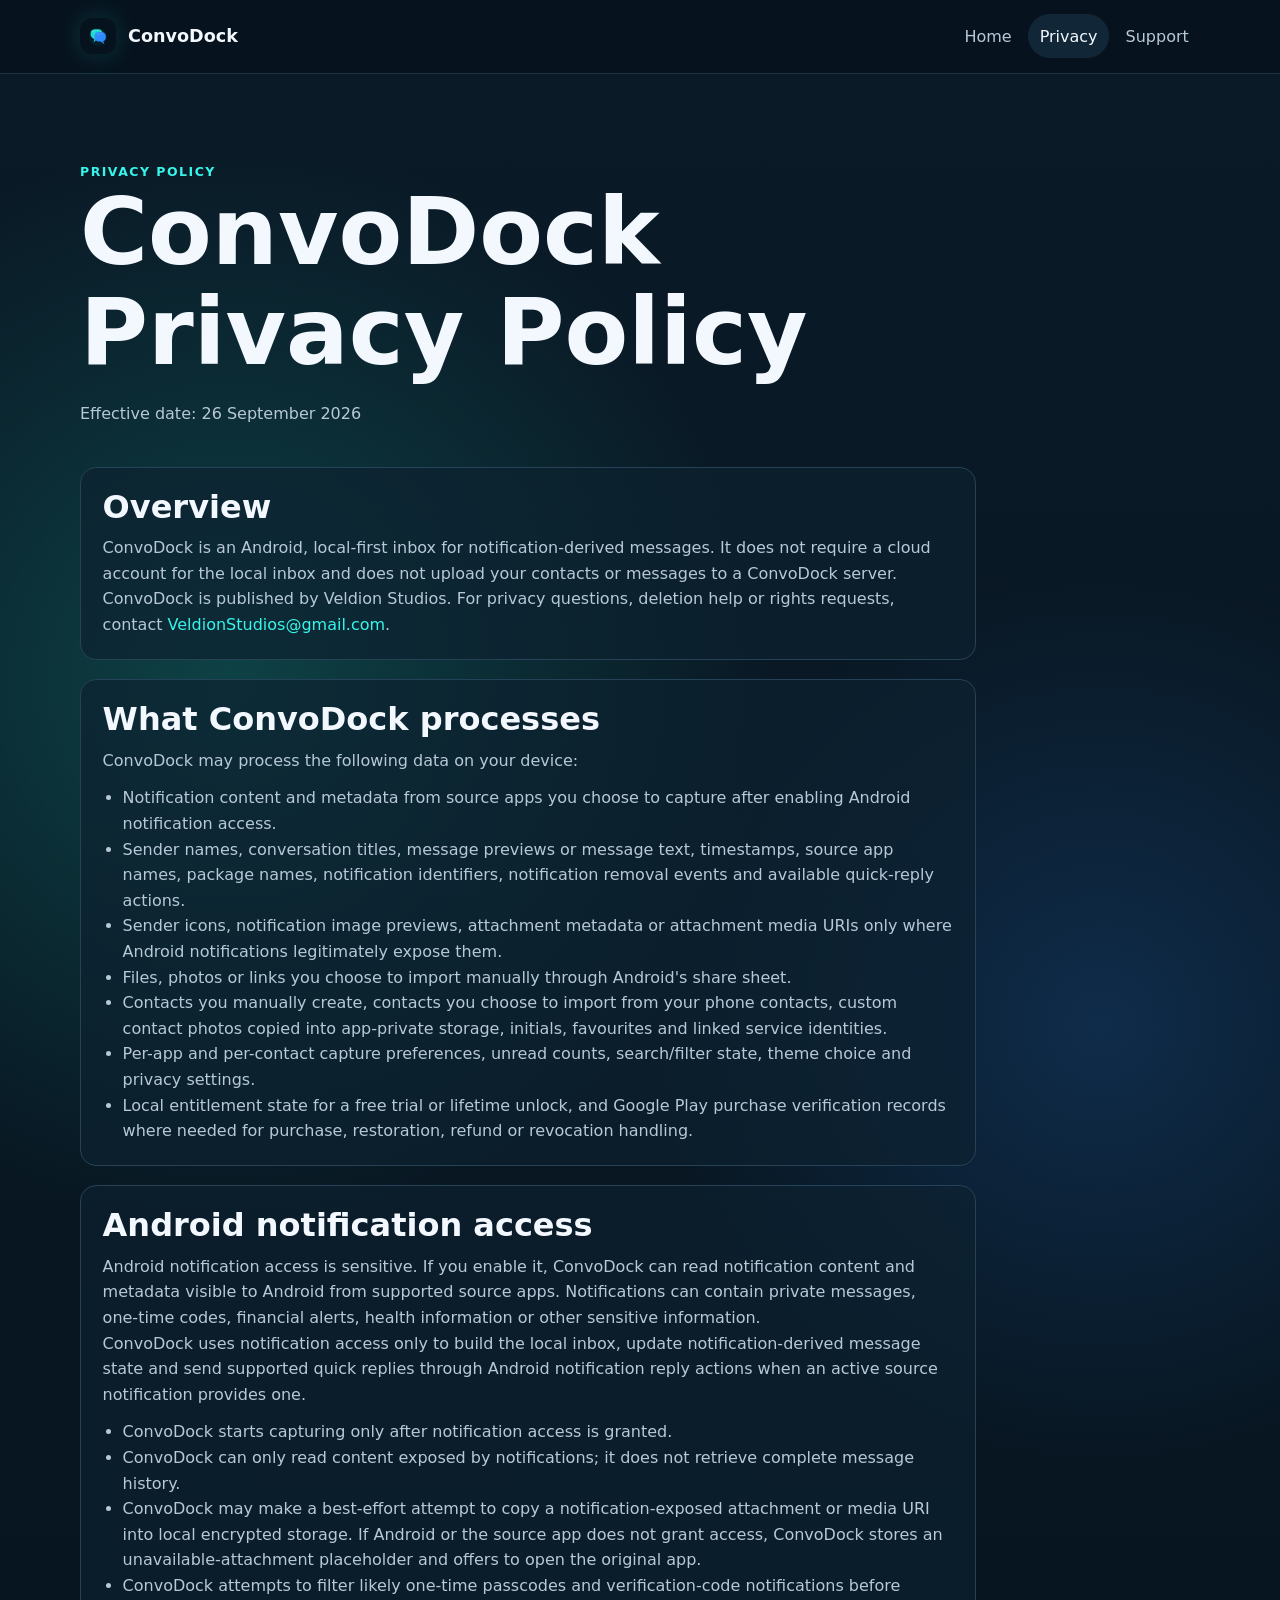
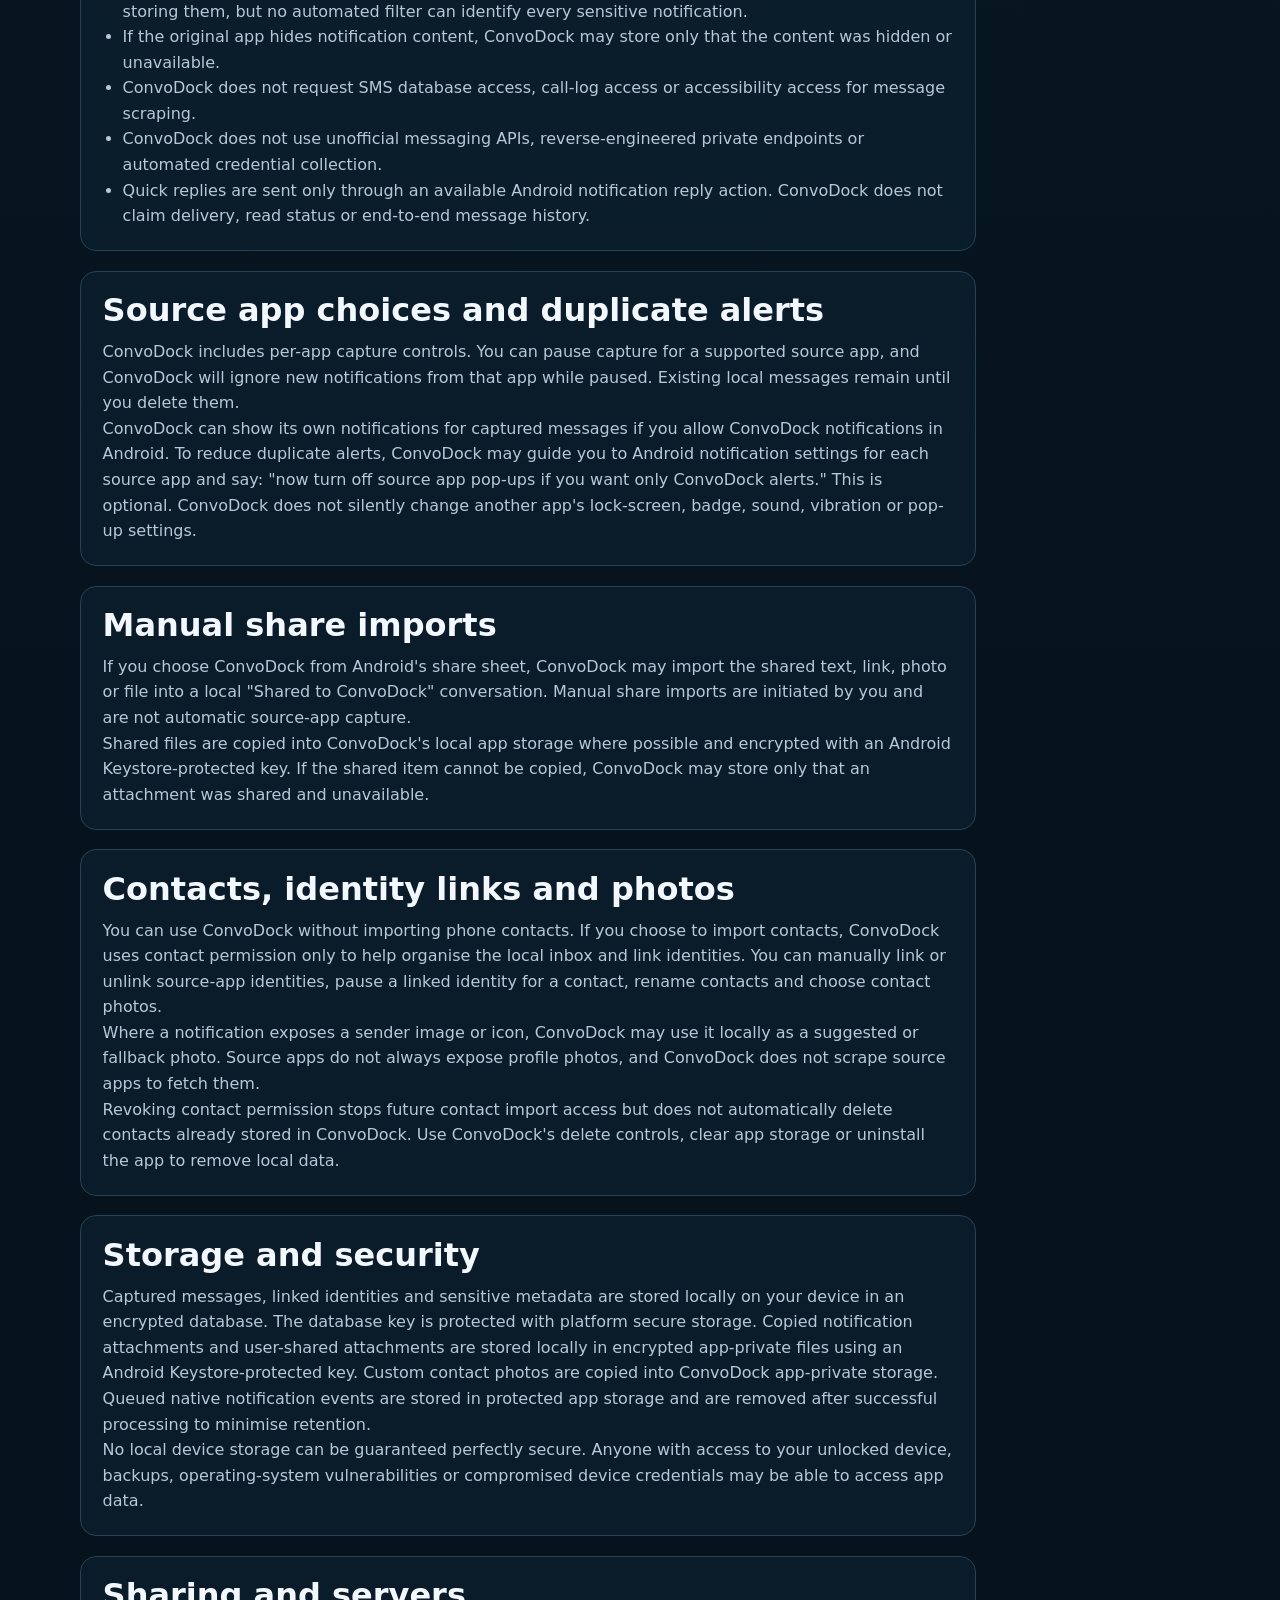
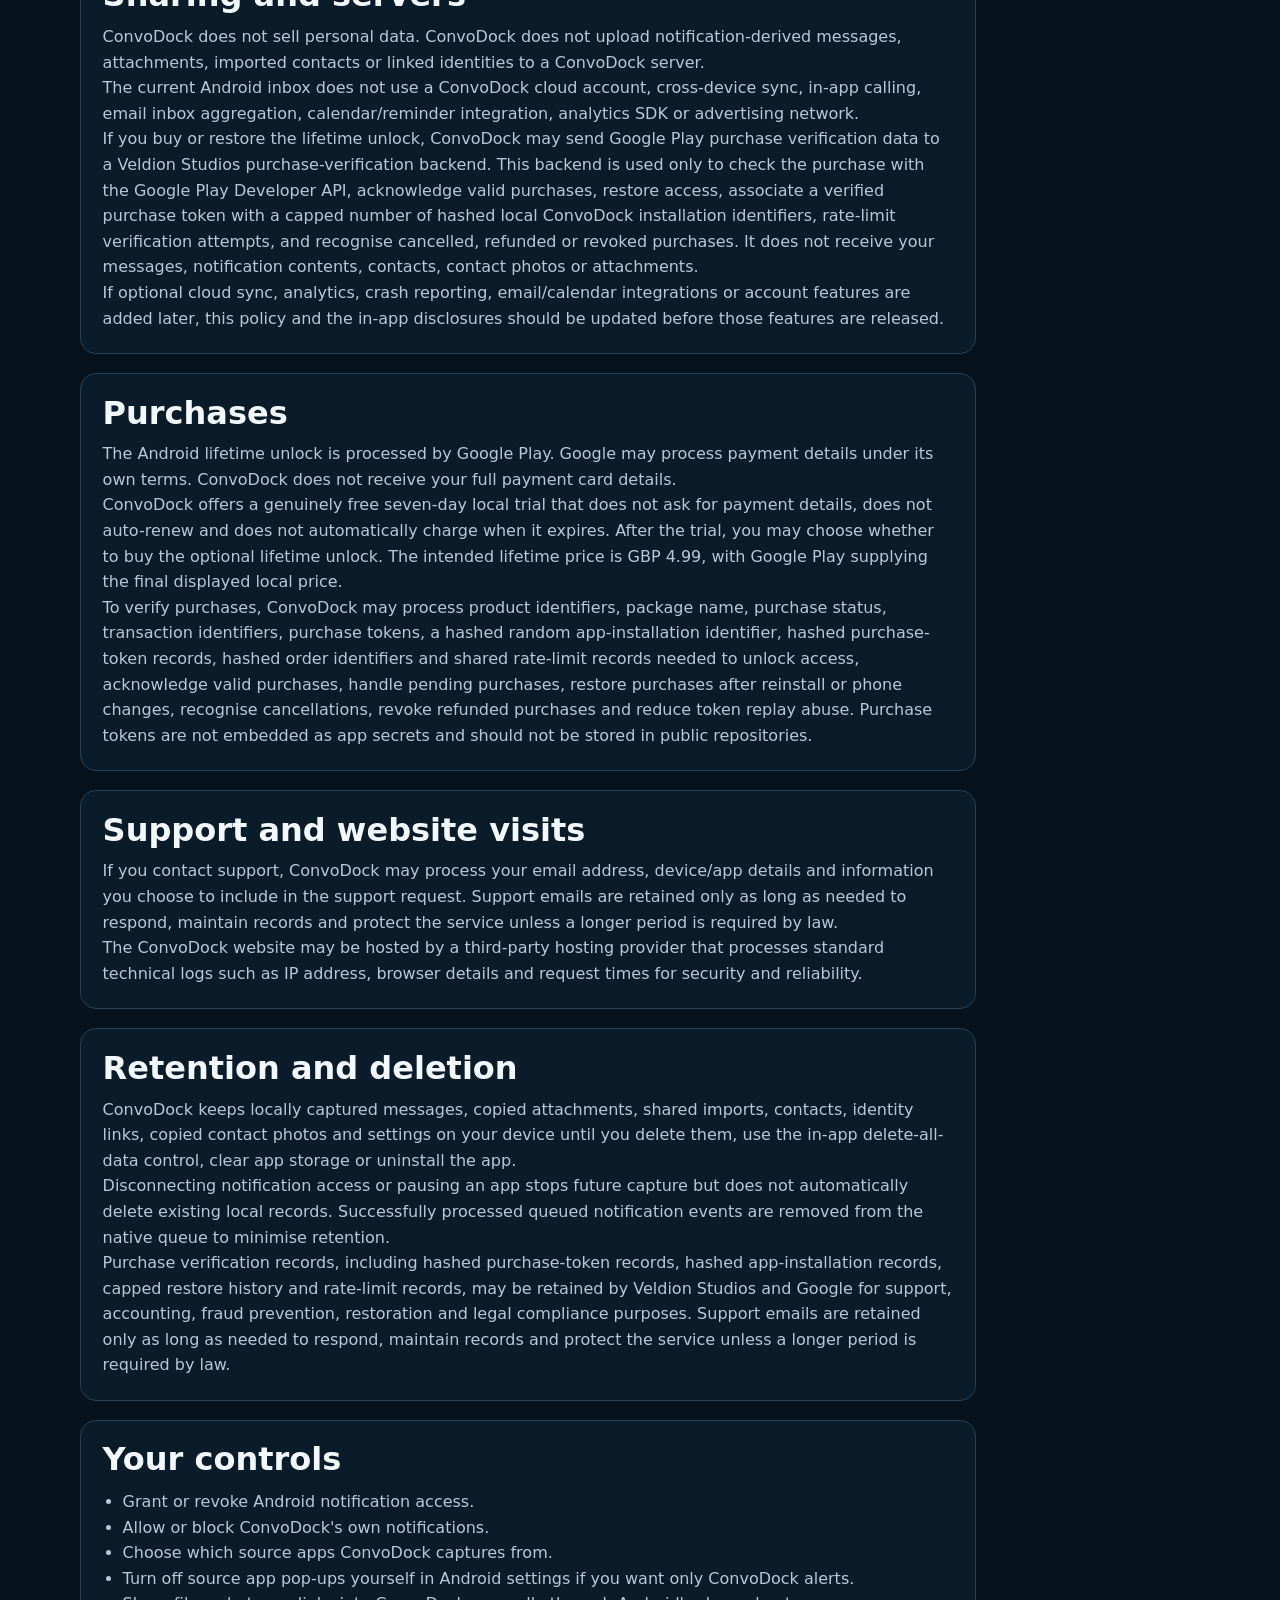
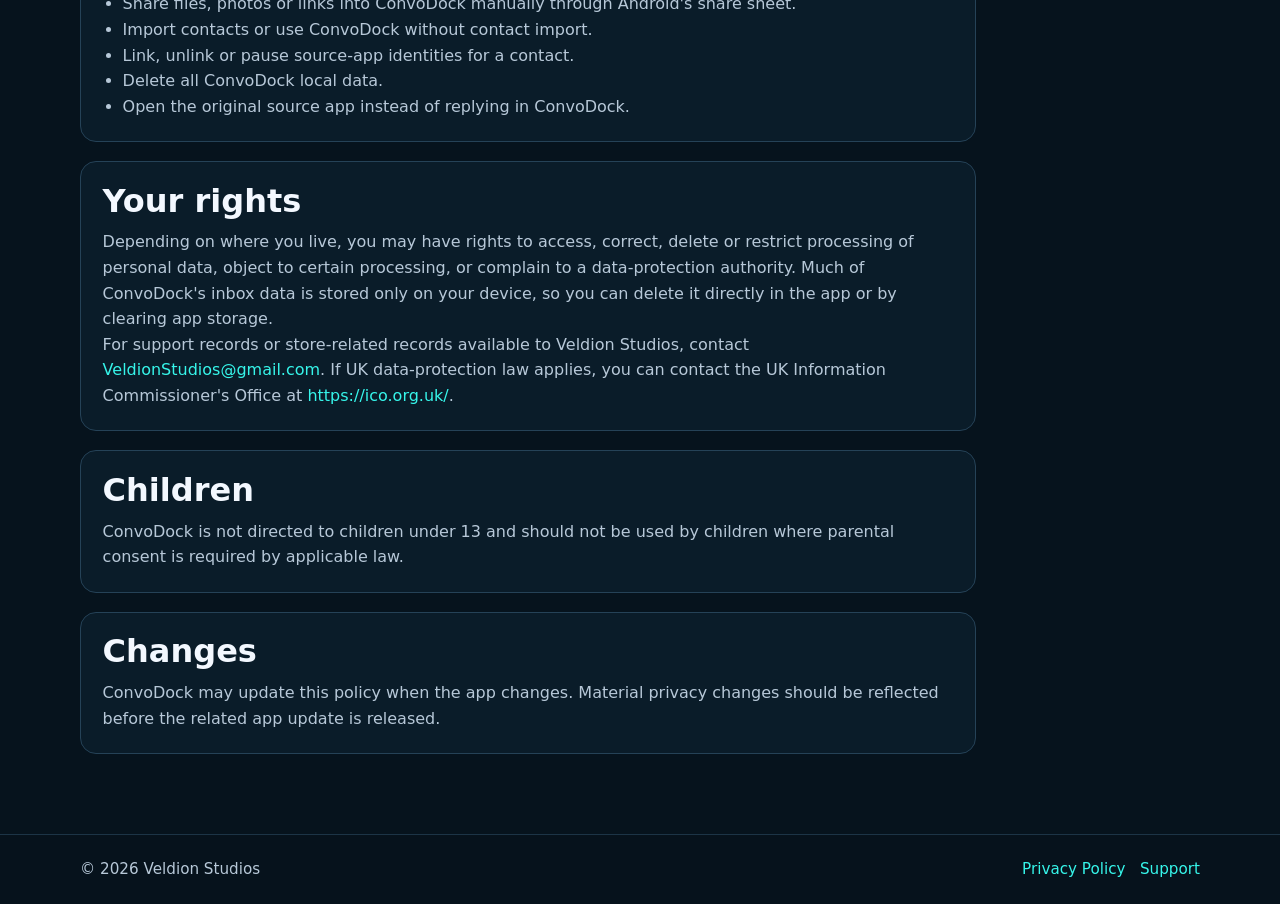
==== privacy.html @ 91a32388 "Add files via upload" ====
<!doctype html>
<html lang="en">
  <head>
    <meta charset="utf-8" />
    <meta name="viewport" content="width=device-width, initial-scale=1" />
    <title>Privacy Policy | ConvoDock</title>
    <meta
      name="description"
      content="ConvoDock privacy policy covering Android notification access, local encrypted message storage, contact permissions, app choices, retention and deletion."
    />
    <link rel="icon" type="image/svg+xml" href="assets/favicon.svg" />
    <link rel="stylesheet" href="assets/styles.css" />
    <style>
:root {
  --navy-950: #06131d;
  --navy-900: #0a1a27;
  --navy-800: #102636;
  --navy-700: #172d3b;
  --teal-500: #168b80;
  --teal-300: #36f5ea;
  --blue-500: #2e8cff;
  --text: #f3f8ff;
  --muted: #b7c8d8;
  --line: #254257;
  --danger: #ff6b7a;
  color-scheme: dark;
  font-family:
    Inter, ui-sans-serif, system-ui, -apple-system, BlinkMacSystemFont, "Segoe UI",
    sans-serif;
}

* {
  box-sizing: border-box;
}

html {
  scroll-behavior: smooth;
}

body {
  margin: 0;
  background:
    radial-gradient(circle at 18% 12%, rgba(22, 139, 128, 0.36), transparent 34rem),
    radial-gradient(circle at 86% 18%, rgba(46, 140, 255, 0.18), transparent 28rem),
    linear-gradient(180deg, var(--navy-900), var(--navy-950) 42%);
  color: var(--text);
  font-size: 16px;
  line-height: 1.6;
}

a {
  color: var(--teal-300);
  text-decoration: none;
}

a:hover,
a:focus {
  text-decoration: underline;
}

.site-shell {
  min-height: 100vh;
}

.site-header {
  position: sticky;
  top: 0;
  z-index: 10;
  border-bottom: 1px solid rgba(37, 66, 87, 0.72);
  background: rgba(6, 19, 29, 0.84);
  backdrop-filter: blur(18px);
}

.nav {
  display: flex;
  align-items: center;
  justify-content: space-between;
  gap: 1rem;
  width: min(1120px, calc(100% - 2rem));
  margin: 0 auto;
  padding: 0.9rem 0;
}

.brand {
  display: inline-flex;
  align-items: center;
  gap: 0.75rem;
  color: var(--text);
  font-weight: 800;
  font-size: 1.1rem;
  letter-spacing: 0;
}

.brand-mark {
  display: grid;
  place-items: center;
  width: 2.25rem;
  height: 2.25rem;
  border-radius: 0.75rem;
  box-shadow: 0 0 24px rgba(54, 245, 234, 0.16);
}

.brand-mark svg {
  width: 1.35rem;
  height: 1.35rem;
}

.nav-links {
  display: flex;
  align-items: center;
  gap: 0.35rem;
  flex-wrap: wrap;
  justify-content: flex-end;
}

.nav-links a {
  color: var(--muted);
  min-height: 2.75rem;
  display: inline-flex;
  align-items: center;
  padding: 0.45rem 0.7rem;
  border-radius: 999px;
}

.nav-links a[aria-current="page"],
.nav-links a:hover,
.nav-links a:focus {
  color: var(--text);
  background: rgba(20, 44, 61, 0.82);
  text-decoration: none;
}

main {
  width: min(1120px, calc(100% - 2rem));
  margin: 0 auto;
}

.hero {
  display: grid;
  grid-template-columns: minmax(0, 1.1fr) minmax(17rem, 0.9fr);
  gap: clamp(2rem, 7vw, 5rem);
  align-items: center;
  min-height: calc(100vh - 5.5rem);
  padding: clamp(3rem, 8vw, 6rem) 0;
}

.eyebrow {
  color: var(--teal-300);
  font-weight: 800;
  text-transform: uppercase;
  letter-spacing: 0.12em;
  font-size: 0.78rem;
}

h1,
h2,
h3 {
  color: var(--text);
  line-height: 1.08;
  letter-spacing: 0;
  margin: 0;
}

h1 {
  max-width: 12ch;
  font-size: clamp(3.4rem, 13vw, 7.8rem);
}

h2 {
  font-size: clamp(2rem, 6vw, 3.4rem);
}

h3 {
  font-size: 1.15rem;
}

p {
  margin: 0;
}

.lead {
  max-width: 41rem;
  margin-top: 1.25rem;
  color: var(--muted);
  font-size: clamp(1.08rem, 2.8vw, 1.35rem);
}

.actions {
  display: flex;
  flex-wrap: wrap;
  gap: 0.8rem;
  margin-top: 2rem;
}

.button {
  display: inline-flex;
  min-height: 3rem;
  align-items: center;
  justify-content: center;
  gap: 0.5rem;
  border-radius: 999px;
  border: 1px solid transparent;
  padding: 0.72rem 1rem;
  font-weight: 800;
}

.button.primary {
  color: #ffffff;
  background: linear-gradient(135deg, var(--blue-500), var(--teal-500));
}

.button.secondary {
  color: var(--text);
  border-color: var(--line);
  background: rgba(12, 33, 48, 0.62);
}

.notice {
  margin-top: 1.5rem;
  padding: 1rem;
  border: 1px solid rgba(54, 245, 234, 0.22);
  border-radius: 1rem;
  background: rgba(12, 33, 48, 0.58);
  color: var(--muted);
}

.phone-card {
  width: min(100%, 23rem);
  margin-inline: auto;
  border: 1px solid rgba(122, 157, 184, 0.34);
  border-radius: 2rem;
  background:
    linear-gradient(180deg, rgba(23, 45, 59, 0.86), rgba(6, 19, 29, 0.96)),
    var(--navy-950);
  box-shadow:
    0 1.5rem 4rem rgba(0, 0, 0, 0.42),
    inset 0 0 0 0.45rem rgba(46, 140, 255, 0.08);
  padding: 1.15rem;
}

.phone-top {
  display: flex;
  justify-content: space-between;
  align-items: center;
  color: var(--muted);
  font-size: 0.86rem;
}

.search-pill {
  margin: 1rem 0;
  padding: 0.82rem 1rem;
  border: 1px solid var(--line);
  border-radius: 999px;
  color: var(--muted);
  background: rgba(20, 44, 61, 0.78);
}

.chat-list {
  display: grid;
  gap: 0.75rem;
}

.chat-row {
  display: grid;
  grid-template-columns: 3rem 1fr auto;
  gap: 0.8rem;
  align-items: center;
  min-height: 4.5rem;
  padding: 0.75rem;
  border: 1px solid rgba(37, 66, 87, 0.62);
  border-radius: 1rem;
  background: rgba(12, 33, 48, 0.78);
}

.avatar {
  position: relative;
  display: grid;
  place-items: center;
  width: 3rem;
  height: 3rem;
  border-radius: 50%;
  background: #6688a7;
  color: #ffffff;
  font-weight: 900;
}

.service-dot {
  position: absolute;
  right: -0.15rem;
  bottom: -0.15rem;
  display: grid;
  place-items: center;
  width: 1.25rem;
  height: 1.25rem;
  border-radius: 0.38rem;
  background: var(--teal-500);
  font-size: 0.62rem;
  border: 2px solid var(--navy-950);
}

.row-title {
  font-weight: 800;
}

.row-preview,
.row-time {
  color: var(--muted);
  font-size: 0.9rem;
}

.badge {
  display: inline-grid;
  place-items: center;
  min-width: 1.6rem;
  height: 1.6rem;
  padding: 0 0.45rem;
  border-radius: 999px;
  background: var(--blue-500);
  color: #ffffff;
  font-weight: 900;
  font-size: 0.78rem;
}

.section {
  padding: clamp(3rem, 8vw, 5rem) 0;
  border-top: 1px solid rgba(37, 66, 87, 0.58);
}

.section-header {
  max-width: 42rem;
  margin-bottom: 1.6rem;
}

.section-header p {
  margin-top: 0.85rem;
  color: var(--muted);
}

.grid {
  display: grid;
  grid-template-columns: repeat(4, minmax(0, 1fr));
  gap: 1rem;
}

.card {
  border: 1px solid var(--line);
  border-radius: 1rem;
  background: rgba(12, 33, 48, 0.72);
  padding: 1.2rem;
}

.card-icon {
  display: grid;
  place-items: center;
  width: 2.35rem;
  height: 2.35rem;
  margin-bottom: 0.85rem;
  border-radius: 0.85rem;
  color: var(--teal-300);
  background: rgba(54, 245, 234, 0.1);
  border: 1px solid rgba(54, 245, 234, 0.18);
}

.card p,
.policy-body p,
.policy-body li {
  color: var(--muted);
}

.policy-hero {
  padding: clamp(3rem, 8vw, 5.5rem) 0 2.5rem;
  max-width: 52rem;
}

.policy-hero h1 {
  max-width: 13ch;
  font-size: clamp(2.75rem, 10vw, 5.8rem);
}

.policy-meta {
  margin-top: 1.2rem;
  color: var(--muted);
}

.policy-body {
  display: grid;
  gap: 1.2rem;
  max-width: 56rem;
  padding-bottom: 5rem;
}

.policy-body section {
  padding: 1.35rem;
  border: 1px solid var(--line);
  border-radius: 1rem;
  background: rgba(12, 33, 48, 0.68);
}

.policy-body h2 {
  margin-bottom: 0.7rem;
  font-size: clamp(1.45rem, 4vw, 2rem);
}

.policy-body ul {
  margin: 0.75rem 0 0;
  padding-left: 1.25rem;
}

.support-grid {
  display: grid;
  grid-template-columns: minmax(0, 0.9fr) minmax(0, 1.1fr);
  gap: 1rem;
}

.support-list {
  display: grid;
  gap: 0.8rem;
}

.support-item {
  padding: 1rem;
  border: 1px solid var(--line);
  border-radius: 1rem;
  background: rgba(12, 33, 48, 0.68);
}

.support-item h3 {
  margin-bottom: 0.35rem;
}

.site-footer {
  border-top: 1px solid rgba(37, 66, 87, 0.72);
  background: rgba(6, 19, 29, 0.72);
}

.footer-inner {
  display: flex;
  justify-content: space-between;
  gap: 1rem;
  flex-wrap: wrap;
  width: min(1120px, calc(100% - 2rem));
  margin: 0 auto;
  padding: 1.4rem 0;
  color: var(--muted);
  font-size: 0.95rem;
}

.footer-links {
  display: flex;
  gap: 0.9rem;
  flex-wrap: wrap;
}

@media (max-width: 860px) {
  .nav {
    align-items: flex-start;
    flex-direction: column;
  }

  .nav-links {
    width: 100%;
    justify-content: flex-start;
  }

  .hero,
  .support-grid {
    grid-template-columns: 1fr;
  }

  .hero {
    min-height: auto;
    padding-top: 3rem;
  }

  .grid {
    grid-template-columns: repeat(2, minmax(0, 1fr));
  }
}

@media (max-width: 560px) {
  body {
    font-size: 16px;
  }

  main,
  .nav,
  .footer-inner {
    width: min(100% - 1rem, 1120px);
  }

  .nav-links a {
    padding-inline: 0.62rem;
  }

  .actions {
    flex-direction: column;
  }

  .button {
    width: 100%;
  }

  .grid {
    grid-template-columns: 1fr;
  }

  .phone-card {
    border-radius: 1.4rem;
    padding: 0.8rem;
  }

  .chat-row {
    grid-template-columns: 2.7rem 1fr;
  }

  .row-time {
    display: none;
  }
}


    </style>
  </head>
  <body>
    <div class="site-shell">
      <header class="site-header">
        <nav class="nav" aria-label="Main navigation">
          <a class="brand" href="index.html" aria-label="ConvoDock home">
            <span class="brand-mark" aria-hidden="true">
              <svg viewBox="0 0 108 108" fill="none">
                <rect width="108" height="108" rx="24" fill="#04131C" />
                <circle cx="54" cy="54" r="45" fill="#071F2C" />
                <path d="M18 36c0-12 9-20 23-20h15c13 0 22 9 22 21v7c0 13-9 21-22 21h-6L33 83l4-17c-11-4-19-12-19-23v-7Z" fill="#25D8CF" />
                <path d="M63 72l25 21-10-23Z" fill="#2E8CFF" />
                <path d="M38 50c0-12 10-20 23-20h11c13 0 22 9 22 21v7c0 12-9 20-22 20H60c-13 0-22-8-22-20v-8Z" fill="#2E8CFF" />
                <path d="M25 34c3-8 11-12 21-12h10c6 0 12 2 16 6-11-3-22-3-31-1-8 1-13 3-16 7Z" fill="#FFFFFF" opacity=".18" />
                <path d="M44 48c3-7 9-10 17-10h10c5 0 11 2 15 6-9-3-18-3-27-1-6 1-12 2-15 5Z" fill="#FFFFFF" opacity=".16" />
              </svg>
            </span>
            ConvoDock
          </a>
          <div class="nav-links">
            <a href="index.html">Home</a>
            <a href="privacy.html" aria-current="page">Privacy</a>
            <a href="support.html">Support</a>
          </div>
        </nav>
      </header>

      <main>
        <div class="policy-hero">
          <p class="eyebrow">Privacy Policy</p>
          <h1>ConvoDock Privacy Policy</h1>
          <p class="policy-meta">Effective date: 26 September 2026</p>
        </div>

        <article class="policy-body">
          <section>
            <h2>Overview</h2>
            <p>
              ConvoDock is an Android, local-first inbox for notification-derived messages. It does not require a cloud account for the local inbox and does not upload your contacts or messages to a ConvoDock server.
            </p>
            <p>
              ConvoDock is published by Veldion Studios. For privacy questions, deletion help or rights requests, contact <a href="mailto:VeldionStudios@gmail.com">VeldionStudios@gmail.com</a>.
            </p>
          </section>

          <section>
            <h2>What ConvoDock processes</h2>
            <p>ConvoDock may process the following data on your device:</p>
            <ul>
              <li>Notification content and metadata from source apps you choose to capture after enabling Android notification access.</li>
              <li>Sender names, conversation titles, message previews or message text, timestamps, source app names, package names, notification identifiers, notification removal events and available quick-reply actions.</li>
              <li>Sender icons, notification image previews, attachment metadata or attachment media URIs only where Android notifications legitimately expose them.</li>
              <li>Files, photos or links you choose to import manually through Android's share sheet.</li>
              <li>Contacts you manually create, contacts you choose to import from your phone contacts, custom contact photos copied into app-private storage, initials, favourites and linked service identities.</li>
              <li>Per-app and per-contact capture preferences, unread counts, search/filter state, theme choice and privacy settings.</li>
              <li>Local entitlement state for a free trial or lifetime unlock, and Google Play purchase verification records where needed for purchase, restoration, refund or revocation handling.</li>
            </ul>
          </section>

          <section>
            <h2>Android notification access</h2>
            <p>
              Android notification access is sensitive. If you enable it, ConvoDock can read notification content and metadata visible to Android from supported source apps. Notifications can contain private messages, one-time codes, financial alerts, health information or other sensitive information.
            </p>
            <p>
              ConvoDock uses notification access only to build the local inbox, update notification-derived message state and send supported quick replies through Android notification reply actions when an active source notification provides one.
            </p>
            <ul>
              <li>ConvoDock starts capturing only after notification access is granted.</li>
              <li>ConvoDock can only read content exposed by notifications; it does not retrieve complete message history.</li>
              <li>ConvoDock may make a best-effort attempt to copy a notification-exposed attachment or media URI into local encrypted storage. If Android or the source app does not grant access, ConvoDock stores an unavailable-attachment placeholder and offers to open the original app.</li>
              <li>ConvoDock attempts to filter likely one-time passcodes and verification-code notifications before storing them, but no automated filter can identify every sensitive notification.</li>
              <li>If the original app hides notification content, ConvoDock may store only that the content was hidden or unavailable.</li>
              <li>ConvoDock does not request SMS database access, call-log access or accessibility access for message scraping.</li>
              <li>ConvoDock does not use unofficial messaging APIs, reverse-engineered private endpoints or automated credential collection.</li>
              <li>Quick replies are sent only through an available Android notification reply action. ConvoDock does not claim delivery, read status or end-to-end message history.</li>
            </ul>
          </section>

          <section>
            <h2>Source app choices and duplicate alerts</h2>
            <p>
              ConvoDock includes per-app capture controls. You can pause capture for a supported source app, and ConvoDock will ignore new notifications from that app while paused. Existing local messages remain until you delete them.
            </p>
            <p>
              ConvoDock can show its own notifications for captured messages if you allow ConvoDock notifications in Android. To reduce duplicate alerts, ConvoDock may guide you to Android notification settings for each source app and say: "now turn off source app pop-ups if you want only ConvoDock alerts." This is optional. ConvoDock does not silently change another app's lock-screen, badge, sound, vibration or pop-up settings.
            </p>
          </section>

          <section>
            <h2>Manual share imports</h2>
            <p>
              If you choose ConvoDock from Android's share sheet, ConvoDock may import the shared text, link, photo or file into a local "Shared to ConvoDock" conversation. Manual share imports are initiated by you and are not automatic source-app capture.
            </p>
            <p>
              Shared files are copied into ConvoDock's local app storage where possible and encrypted with an Android Keystore-protected key. If the shared item cannot be copied, ConvoDock may store only that an attachment was shared and unavailable.
            </p>
          </section>

          <section>
            <h2>Contacts, identity links and photos</h2>
            <p>
              You can use ConvoDock without importing phone contacts. If you choose to import contacts, ConvoDock uses contact permission only to help organise the local inbox and link identities. You can manually link or unlink source-app identities, pause a linked identity for a contact, rename contacts and choose contact photos.
            </p>
            <p>
              Where a notification exposes a sender image or icon, ConvoDock may use it locally as a suggested or fallback photo. Source apps do not always expose profile photos, and ConvoDock does not scrape source apps to fetch them.
            </p>
            <p>
              Revoking contact permission stops future contact import access but does not automatically delete contacts already stored in ConvoDock. Use ConvoDock's delete controls, clear app storage or uninstall the app to remove local data.
            </p>
          </section>

          <section>
            <h2>Storage and security</h2>
            <p>
              Captured messages, linked identities and sensitive metadata are stored locally on your device in an encrypted database. The database key is protected with platform secure storage. Copied notification attachments and user-shared attachments are stored locally in encrypted app-private files using an Android Keystore-protected key. Custom contact photos are copied into ConvoDock app-private storage. Queued native notification events are stored in protected app storage and are removed after successful processing to minimise retention.
            </p>
            <p>
              No local device storage can be guaranteed perfectly secure. Anyone with access to your unlocked device, backups, operating-system vulnerabilities or compromised device credentials may be able to access app data.
            </p>
          </section>

          <section>
            <h2>Sharing and servers</h2>
            <p>
              ConvoDock does not sell personal data. ConvoDock does not upload notification-derived messages, attachments, imported contacts or linked identities to a ConvoDock server.
            </p>
            <p>
              The current Android inbox does not use a ConvoDock cloud account, cross-device sync, in-app calling, email inbox aggregation, calendar/reminder integration, analytics SDK or advertising network.
            </p>
            <p>
              If you buy or restore the lifetime unlock, ConvoDock may send Google Play purchase verification data to a Veldion Studios purchase-verification backend. This backend is used only to check the purchase with the Google Play Developer API, acknowledge valid purchases, restore access, associate a verified purchase token with a capped number of hashed local ConvoDock installation identifiers, rate-limit verification attempts, and recognise cancelled, refunded or revoked purchases. It does not receive your messages, notification contents, contacts, contact photos or attachments.
            </p>
            <p>
              If optional cloud sync, analytics, crash reporting, email/calendar integrations or account features are added later, this policy and the in-app disclosures should be updated before those features are released.
            </p>
          </section>

          <section>
            <h2>Purchases</h2>
            <p>
              The Android lifetime unlock is processed by Google Play. Google may process payment details under its own terms. ConvoDock does not receive your full payment card details.
            </p>
            <p>
              ConvoDock offers a genuinely free seven-day local trial that does not ask for payment details, does not auto-renew and does not automatically charge when it expires. After the trial, you may choose whether to buy the optional lifetime unlock. The intended lifetime price is GBP 4.99, with Google Play supplying the final displayed local price.
            </p>
            <p>
              To verify purchases, ConvoDock may process product identifiers, package name, purchase status, transaction identifiers, purchase tokens, a hashed random app-installation identifier, hashed purchase-token records, hashed order identifiers and shared rate-limit records needed to unlock access, acknowledge valid purchases, handle pending purchases, restore purchases after reinstall or phone changes, recognise cancellations, revoke refunded purchases and reduce token replay abuse. Purchase tokens are not embedded as app secrets and should not be stored in public repositories.
            </p>
          </section>

          <section>
            <h2>Support and website visits</h2>
            <p>
              If you contact support, ConvoDock may process your email address, device/app details and information you choose to include in the support request. Support emails are retained only as long as needed to respond, maintain records and protect the service unless a longer period is required by law.
            </p>
            <p>
              The ConvoDock website may be hosted by a third-party hosting provider that processes standard technical logs such as IP address, browser details and request times for security and reliability.
            </p>
          </section>

          <section>
            <h2>Retention and deletion</h2>
            <p>
              ConvoDock keeps locally captured messages, copied attachments, shared imports, contacts, identity links, copied contact photos and settings on your device until you delete them, use the in-app delete-all-data control, clear app storage or uninstall the app.
            </p>
            <p>
              Disconnecting notification access or pausing an app stops future capture but does not automatically delete existing local records. Successfully processed queued notification events are removed from the native queue to minimise retention.
            </p>
            <p>
              Purchase verification records, including hashed purchase-token records, hashed app-installation records, capped restore history and rate-limit records, may be retained by Veldion Studios and Google for support, accounting, fraud prevention, restoration and legal compliance purposes. Support emails are retained only as long as needed to respond, maintain records and protect the service unless a longer period is required by law.
            </p>
          </section>

          <section>
            <h2>Your controls</h2>
            <ul>
              <li>Grant or revoke Android notification access.</li>
              <li>Allow or block ConvoDock's own notifications.</li>
              <li>Choose which source apps ConvoDock captures from.</li>
              <li>Turn off source app pop-ups yourself in Android settings if you want only ConvoDock alerts.</li>
              <li>Share files, photos or links into ConvoDock manually through Android's share sheet.</li>
              <li>Import contacts or use ConvoDock without contact import.</li>
              <li>Link, unlink or pause source-app identities for a contact.</li>
              <li>Delete all ConvoDock local data.</li>
              <li>Open the original source app instead of replying in ConvoDock.</li>
            </ul>
          </section>

          <section>
            <h2>Your rights</h2>
            <p>
              Depending on where you live, you may have rights to access, correct, delete or restrict processing of personal data, object to certain processing, or complain to a data-protection authority. Much of ConvoDock's inbox data is stored only on your device, so you can delete it directly in the app or by clearing app storage.
            </p>
            <p>
              For support records or store-related records available to Veldion Studios, contact <a href="mailto:VeldionStudios@gmail.com">VeldionStudios@gmail.com</a>. If UK data-protection law applies, you can contact the UK Information Commissioner's Office at <a href="https://ico.org.uk/">https://ico.org.uk/</a>.
            </p>
          </section>

          <section>
            <h2>Children</h2>
            <p>
              ConvoDock is not directed to children under 13 and should not be used by children where parental consent is required by applicable law.
            </p>
          </section>

          <section>
            <h2>Changes</h2>
            <p>
              ConvoDock may update this policy when the app changes. Material privacy changes should be reflected before the related app update is released.
            </p>
          </section>
        </article>
      </main>

      <footer class="site-footer">
        <div class="footer-inner">
          <span>© 2026 Veldion Studios</span>
          <div class="footer-links">
            <a href="privacy.html">Privacy Policy</a>
            <a href="support.html">Support</a>
          </div>
        </div>
      </footer>
    </div>
  </body>
</html>
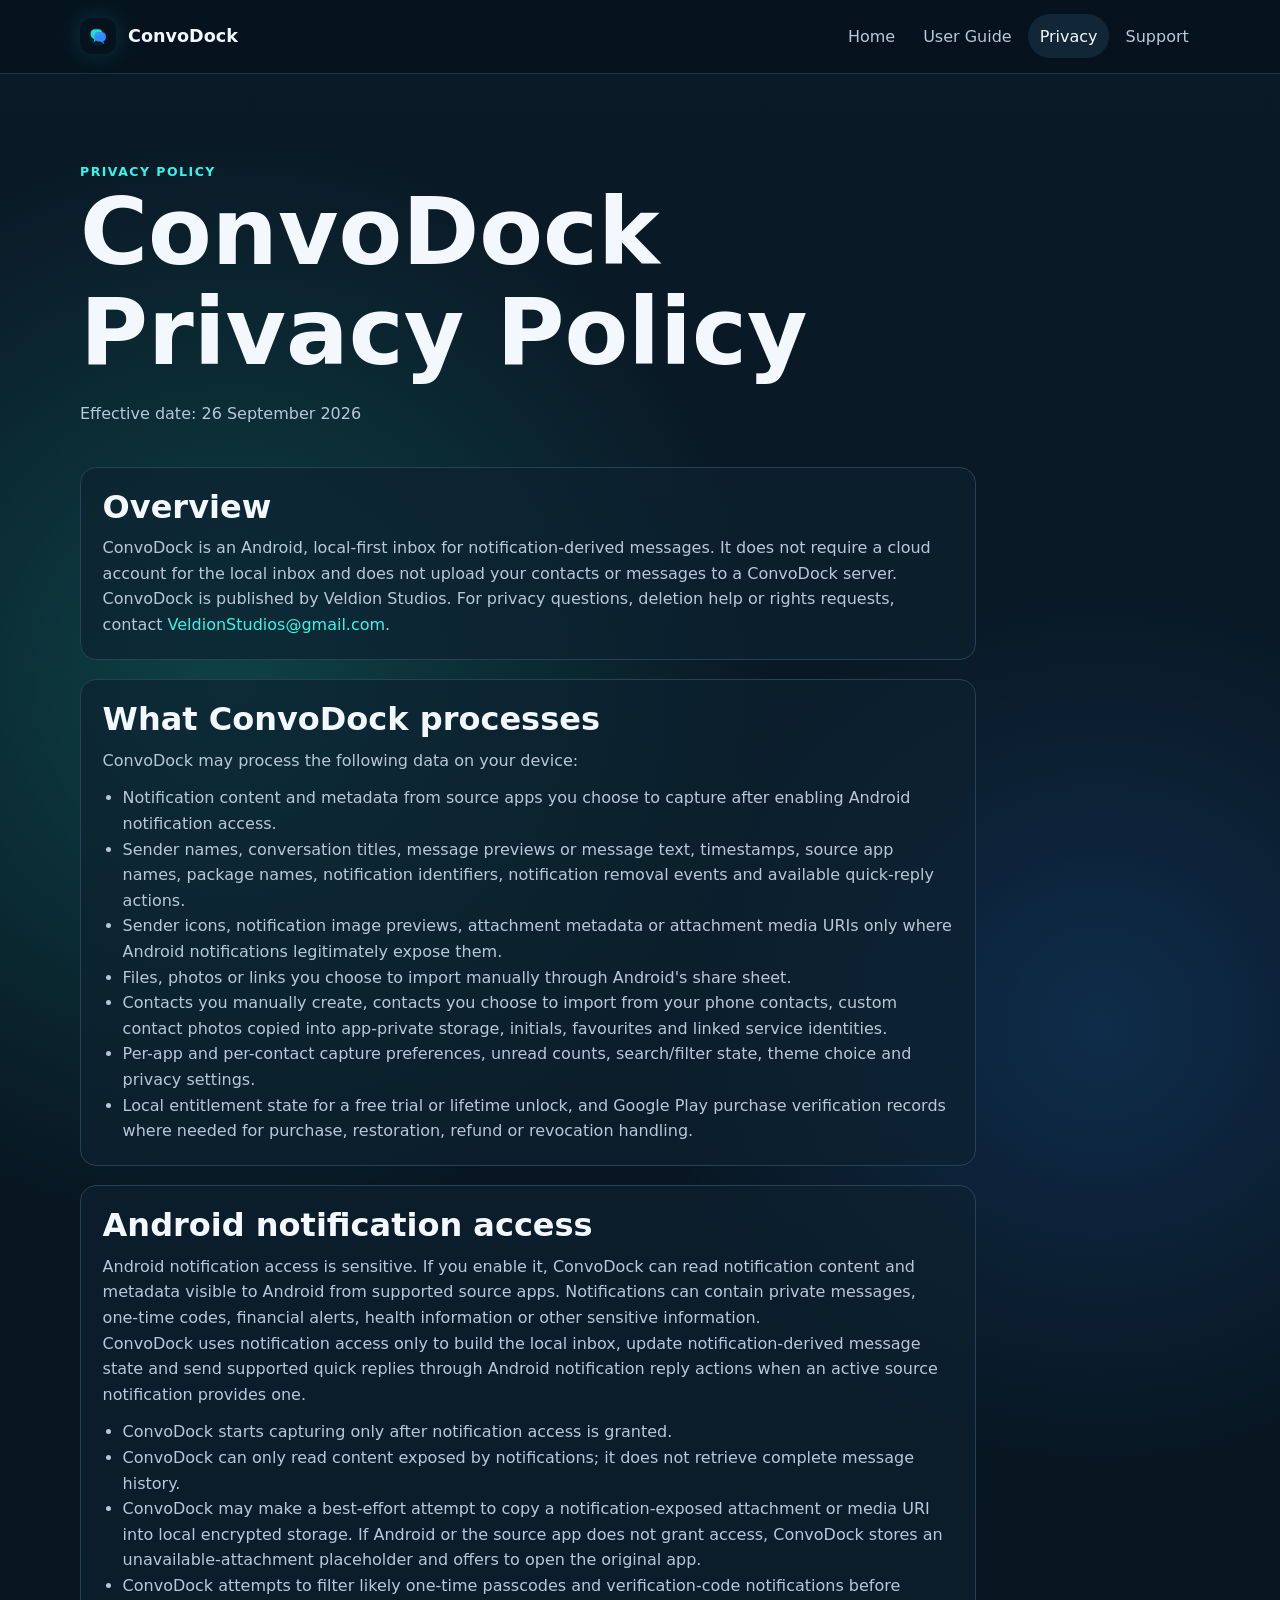
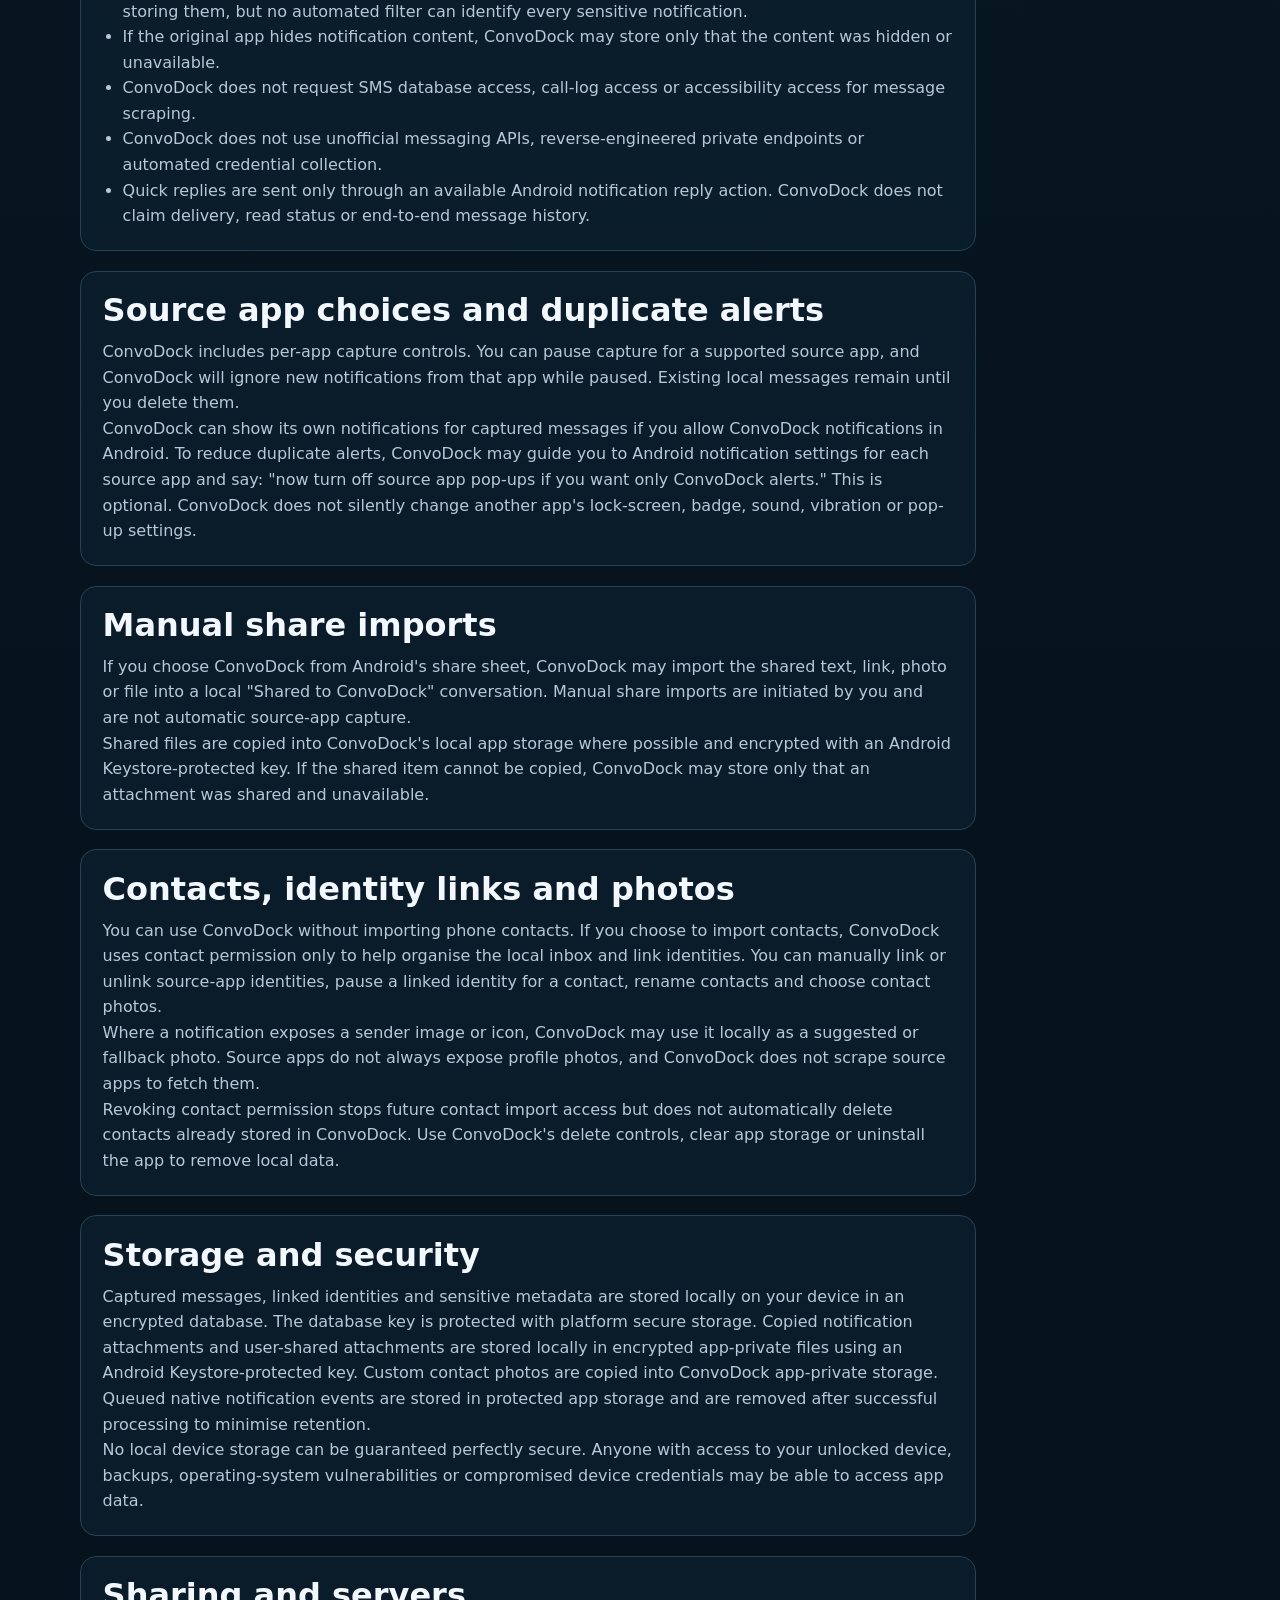
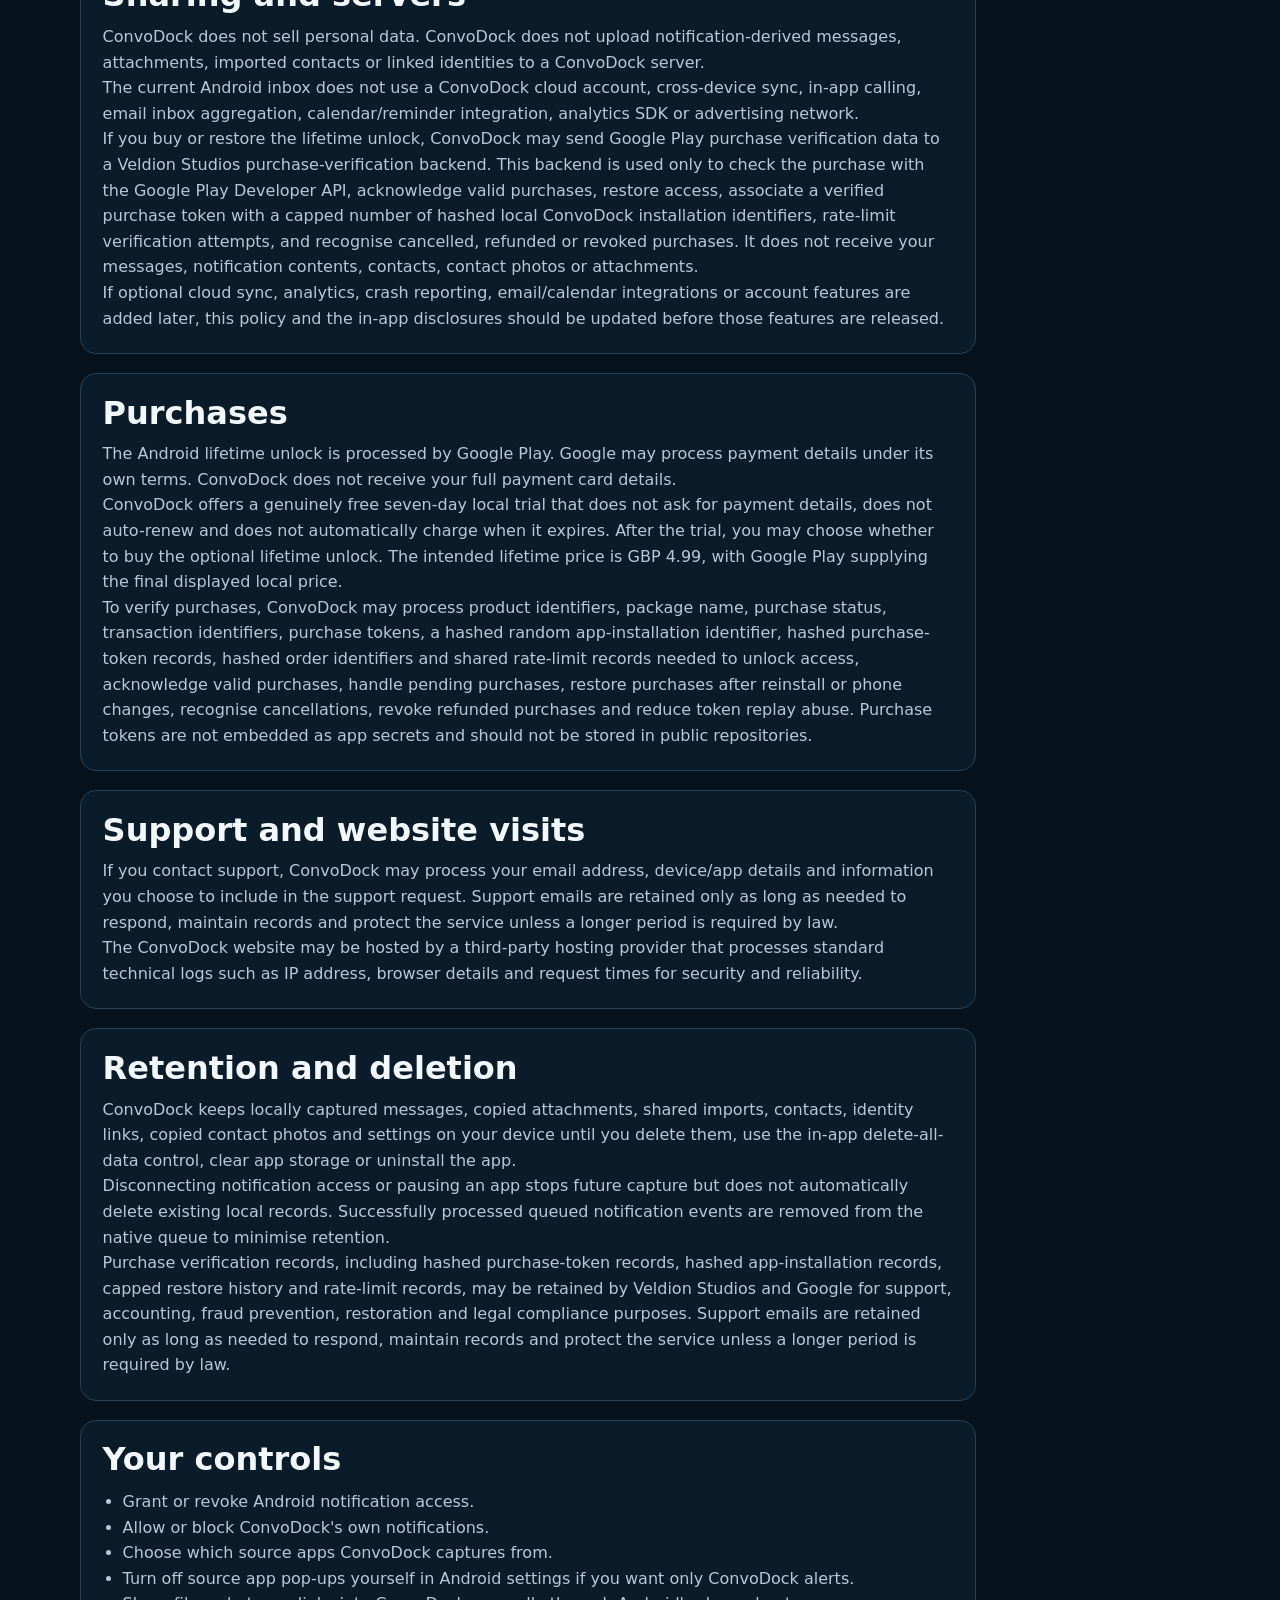
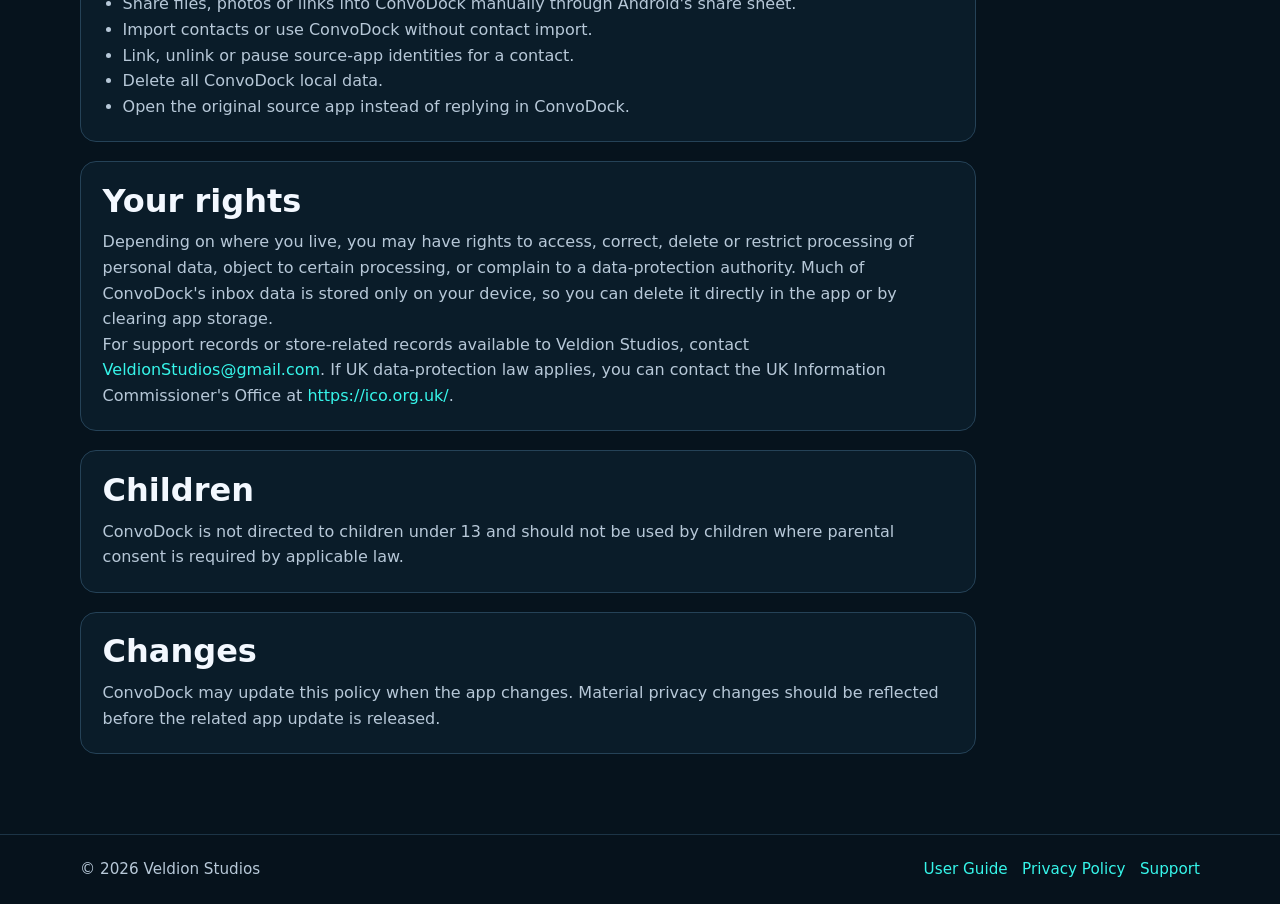
==== commit a0c4e146: "Add files via upload" ====
--- a/privacy.html
+++ b/privacy.html
@@ -541,6 +541,7 @@
           </a>
           <div class="nav-links">
             <a href="index.html">Home</a>
+            <a href="user-guide.html">User Guide</a>
             <a href="privacy.html" aria-current="page">Privacy</a>
             <a href="support.html">Support</a>
           </div>
@@ -739,6 +740,7 @@
         <div class="footer-inner">
           <span>© 2026 Veldion Studios</span>
           <div class="footer-links">
+            <a href="user-guide.html">User Guide</a>
             <a href="privacy.html">Privacy Policy</a>
             <a href="support.html">Support</a>
           </div>
